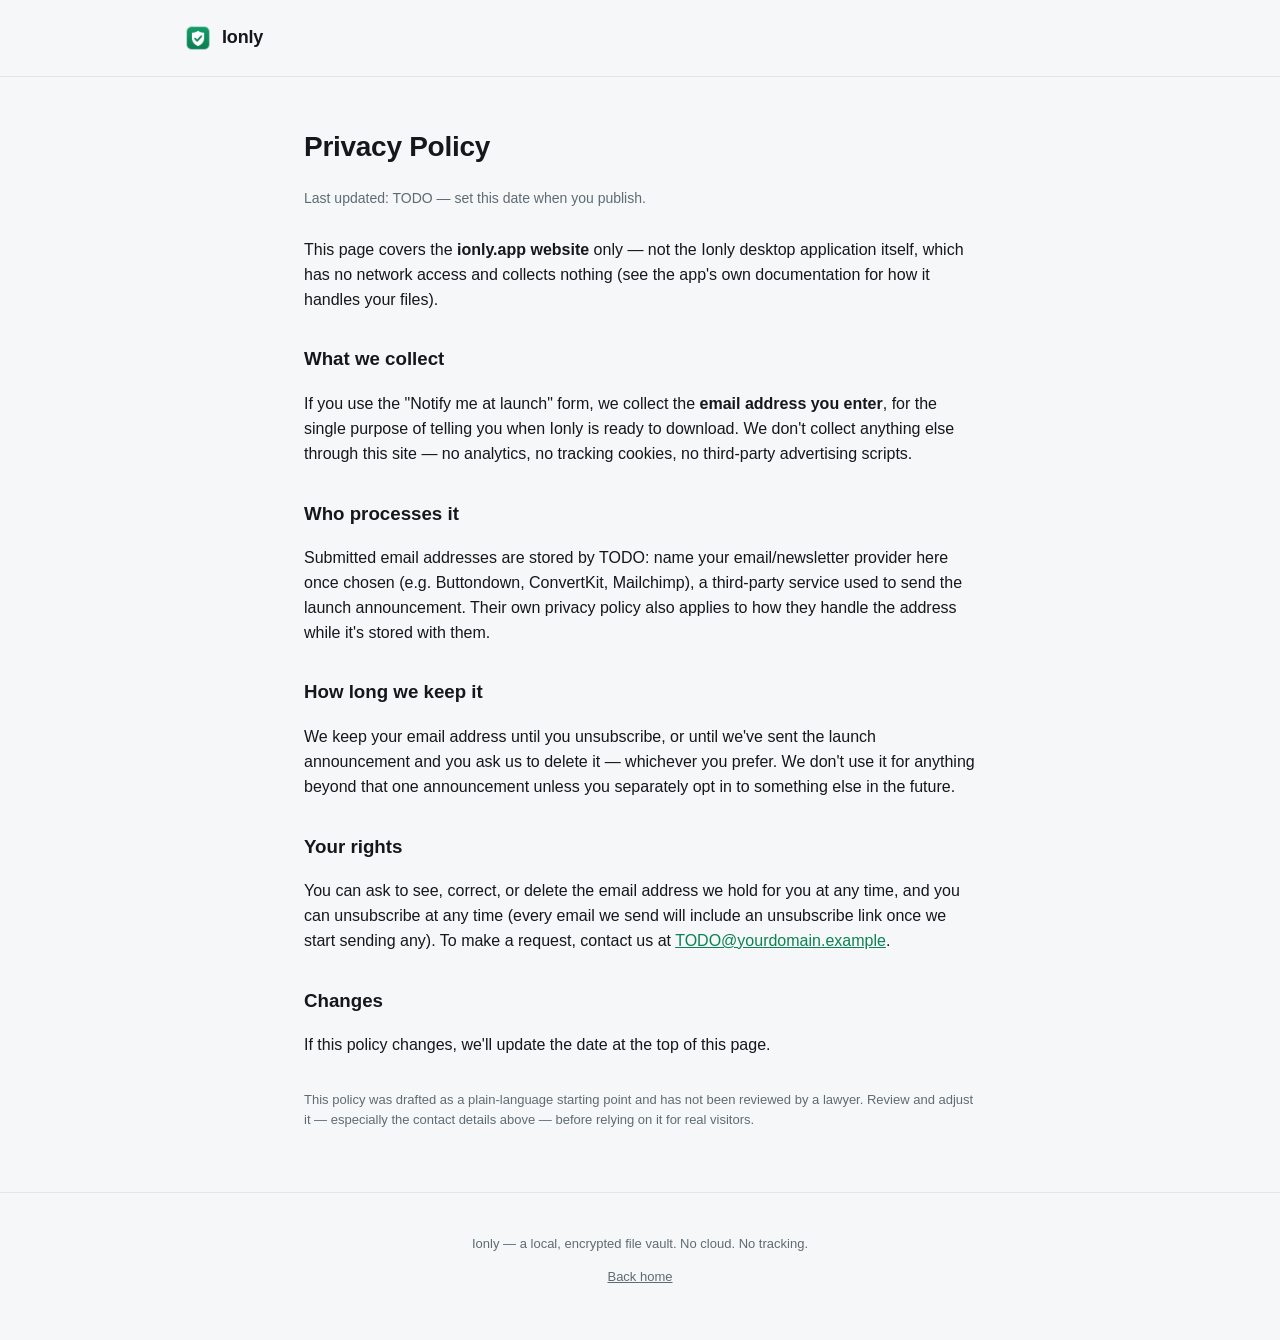
==== privacy.html @ 4a5a8da7 "Fix hero icon/slogan alignment, add a privacy policy page The icon and "Encrypted Private Vault" bad" ====
<!doctype html>
<html lang="en">
<head>
  <meta charset="utf-8" />
  <meta name="viewport" content="width=device-width, initial-scale=1" />
  <title>Privacy Policy — Ionly</title>
  <meta name="description" content="What Ionly's website collects, why, and how to have it removed." />
  <link rel="icon" href="assets/icon.png" />
  <link rel="stylesheet" href="styles.css" />
</head>
<body>

  <header>
    <div class="wrap">
      <div class="brand">
        <img src="assets/icon.png" alt="" />
        <span>Ionly</span>
      </div>
    </div>
  </header>

  <section class="security">
    <div class="wrap">
      <h2 style="text-align:left; margin-bottom: 20px;">Privacy Policy</h2>
      <p style="color: var(--muted); font-size: 14px; margin-bottom: 28px;">Last updated: TODO — set this date when you publish.</p>

      <p>This page covers the <strong>ionly.app website</strong> only — not the Ionly
      desktop application itself, which has no network access and collects nothing
      (see the app's own documentation for how it handles your files).</p>

      <h3 style="margin-top: 32px;">What we collect</h3>
      <p>If you use the "Notify me at launch" form, we collect the <strong>email
      address you enter</strong>, for the single purpose of telling you when Ionly
      is ready to download. We don't collect anything else through this site —
      no analytics, no tracking cookies, no third-party advertising scripts.</p>

      <h3 style="margin-top: 32px;">Who processes it</h3>
      <p>Submitted email addresses are stored by TODO: name your email/newsletter
      provider here once chosen (e.g. Buttondown, ConvertKit, Mailchimp), a
      third-party service used to send the launch announcement. Their own
      privacy policy also applies to how they handle the address while it's
      stored with them.</p>

      <h3 style="margin-top: 32px;">How long we keep it</h3>
      <p>We keep your email address until you unsubscribe, or until we've sent
      the launch announcement and you ask us to delete it — whichever you
      prefer. We don't use it for anything beyond that one announcement unless
      you separately opt in to something else in the future.</p>

      <h3 style="margin-top: 32px;">Your rights</h3>
      <p>You can ask to see, correct, or delete the email address we hold for
      you at any time, and you can unsubscribe at any time (every email we send
      will include an unsubscribe link once we start sending any). To make a
      request, contact us at
      <a href="mailto:TODO@yourdomain.example">TODO@yourdomain.example</a>.</p>

      <h3 style="margin-top: 32px;">Changes</h3>
      <p>If this policy changes, we'll update the date at the top of this page.</p>

      <p class="fine" style="margin-top: 32px;">
        This policy was drafted as a plain-language starting point and has not
        been reviewed by a lawyer. Review and adjust it — especially the
        contact details above — before relying on it for real visitors.
      </p>
    </div>
  </section>

  <footer>
    <div class="wrap">
      <p>Ionly — a local, encrypted file vault. No cloud. No tracking.</p>
      <p><a href="index.html">Back home</a></p>
    </div>
  </footer>

</body>
</html>
---- styles.css ----
/* Ionly marketing site — same palette as the app (see Ionly/CLAUDE.md). */

:root {
  --bg: #f6f7f8;
  --surface: #ffffff;
  --border: #e3e6e8;
  --text: #14181b;
  --muted: #5f6b73;
  --green: #0b8253;
  --green-hover: #096b44;
  --green-tint: #e7f5ee;
  --shadow-sm: 0 1px 2px rgba(20, 24, 27, 0.06);
  --shadow-md: 0 8px 24px rgba(20, 24, 27, 0.08);
  --radius: 14px;
  --radius-sm: 8px;
  --max-width: 960px;
}

@media (prefers-color-scheme: dark) {
  :root {
    --bg: #0f1214;
    --surface: #171b1e;
    --border: #262c30;
    --text: #e8ecee;
    --muted: #8d99a1;
    --green: #2fbf86;
    --green-hover: #3ad197;
    --green-tint: #15261f;
    --shadow-sm: 0 1px 2px rgba(0, 0, 0, 0.3);
    --shadow-md: 0 8px 24px rgba(0, 0, 0, 0.35);
  }
}

* {
  box-sizing: border-box;
}

html {
  -webkit-text-size-adjust: 100%;
}

body {
  margin: 0;
  background: var(--bg);
  color: var(--text);
  font-family: -apple-system, BlinkMacSystemFont, "Segoe UI", Roboto, Helvetica, Arial, sans-serif;
  line-height: 1.55;
}

a {
  color: var(--green);
}

.wrap {
  max-width: var(--max-width);
  margin: 0 auto;
  padding: 0 24px;
}

/* ---------------------------------------------------------------- header */

header {
  padding: 24px 0;
}

.brand {
  display: flex;
  align-items: center;
  gap: 10px;
  font-weight: 700;
  font-size: 18px;
  letter-spacing: -0.01em;
}

.brand img {
  width: 28px;
  height: 28px;
  border-radius: 7px;
}

/* ------------------------------------------------------------------- hero */

.hero {
  text-align: center;
  padding: 64px 0 56px;
}

.hero-top {
  display: flex;
  align-items: center;
  justify-content: center;
  gap: 12px;
  margin-bottom: 28px;
}

.hero .icon {
  width: 56px;
  height: 56px;
  border-radius: 14px;
  box-shadow: var(--shadow-md);
}

.hero h1 {
  font-size: clamp(32px, 5vw, 48px);
  line-height: 1.1;
  letter-spacing: -0.02em;
  margin: 0 0 12px;
}

.slogan {
  display: inline-block;
  color: var(--green);
  background: var(--green-tint);
  padding: 4px 12px;
  border-radius: 999px;
  font-size: 13px;
  font-weight: 600;
  letter-spacing: 0.02em;
  text-transform: uppercase;
}

.hero p.lede {
  max-width: 560px;
  margin: 0 auto 32px;
  color: var(--muted);
  font-size: 18px;
}

.badge-row {
  display: flex;
  justify-content: center;
  gap: 10px;
  flex-wrap: wrap;
  margin-top: 28px;
}

.badge {
  font-size: 13px;
  color: var(--muted);
  border: 1px solid var(--border);
  background: var(--surface);
  padding: 6px 12px;
  border-radius: 999px;
}

/* ------------------------------------------------------------------ form */

.signup {
  display: flex;
  gap: 8px;
  justify-content: center;
  flex-wrap: wrap;
  max-width: 420px;
  margin: 0 auto;
}

.signup input[type="email"] {
  flex: 1;
  min-width: 220px;
  padding: 13px 16px;
  border-radius: var(--radius-sm);
  border: 1px solid var(--border);
  background: var(--surface);
  color: var(--text);
  font-size: 15px;
}

.signup input[type="email"]:focus {
  outline: 2px solid var(--green);
  outline-offset: 1px;
}

.btn {
  display: inline-flex;
  align-items: center;
  justify-content: center;
  padding: 13px 22px;
  border-radius: var(--radius-sm);
  border: none;
  background: var(--green);
  color: #ffffff;
  font-size: 15px;
  font-weight: 600;
  cursor: pointer;
  transition: background 0.15s ease;
  white-space: nowrap;
}

.btn:hover {
  background: var(--green-hover);
}

.form-note {
  font-size: 13px;
  color: var(--muted);
  margin-top: 12px;
}

.form-success {
  display: none;
  color: var(--green);
  font-weight: 600;
  margin-top: 16px;
}

/* -------------------------------------------------------------- features */

.features {
  padding: 48px 0;
  border-top: 1px solid var(--border);
}

.features h2,
.security h2,
.faq h2 {
  text-align: center;
  font-size: 28px;
  letter-spacing: -0.01em;
  margin: 0 0 40px;
}

.grid {
  display: grid;
  grid-template-columns: repeat(3, 1fr);
  gap: 20px;
}

.card {
  background: var(--surface);
  border: 1px solid var(--border);
  border-radius: var(--radius);
  padding: 24px;
  box-shadow: var(--shadow-sm);
}

.card .glyph {
  width: 40px;
  height: 40px;
  border-radius: 10px;
  background: var(--green-tint);
  color: var(--green);
  display: flex;
  align-items: center;
  justify-content: center;
  margin-bottom: 16px;
}

.card .glyph svg {
  width: 20px;
  height: 20px;
}

.card h3 {
  font-size: 16px;
  margin: 0 0 8px;
}

.card p {
  font-size: 14px;
  color: var(--muted);
  margin: 0;
}

/* -------------------------------------------------------------- security */

.security {
  padding: 48px 0;
  border-top: 1px solid var(--border);
}

.security .wrap {
  max-width: 720px;
}

.security ul {
  list-style: none;
  margin: 0;
  padding: 0;
  display: grid;
  gap: 14px;
}

.security li {
  display: flex;
  gap: 12px;
  align-items: flex-start;
  font-size: 15px;
  color: var(--text);
}

.security li .dot {
  flex: none;
  width: 8px;
  height: 8px;
  border-radius: 50%;
  background: var(--green);
  margin-top: 7px;
}

.security .fine {
  margin-top: 28px;
  font-size: 13px;
  color: var(--muted);
}

/* ------------------------------------------------------------------- faq */

.faq {
  padding: 48px 0 64px;
  border-top: 1px solid var(--border);
}

.faq .wrap {
  max-width: 720px;
}

.faq-item {
  border-bottom: 1px solid var(--border);
  padding: 18px 0;
}

.faq-item:first-child {
  border-top: 1px solid var(--border);
}

.faq-item h3 {
  font-size: 16px;
  margin: 0 0 6px;
}

.faq-item p {
  font-size: 14px;
  color: var(--muted);
  margin: 0;
}

/* ---------------------------------------------------------------- footer */

footer {
  border-top: 1px solid var(--border);
  padding: 28px 0 40px;
  text-align: center;
  color: var(--muted);
  font-size: 13px;
}

footer a {
  color: var(--muted);
  text-decoration: underline;
}

/* --------------------------------------------------------------- mobile */

@media (max-width: 720px) {
  .grid {
    grid-template-columns: 1fr;
  }
  .signup {
    flex-direction: column;
  }
  .signup input[type="email"],
  .signup .btn {
    width: 100%;
  }
}
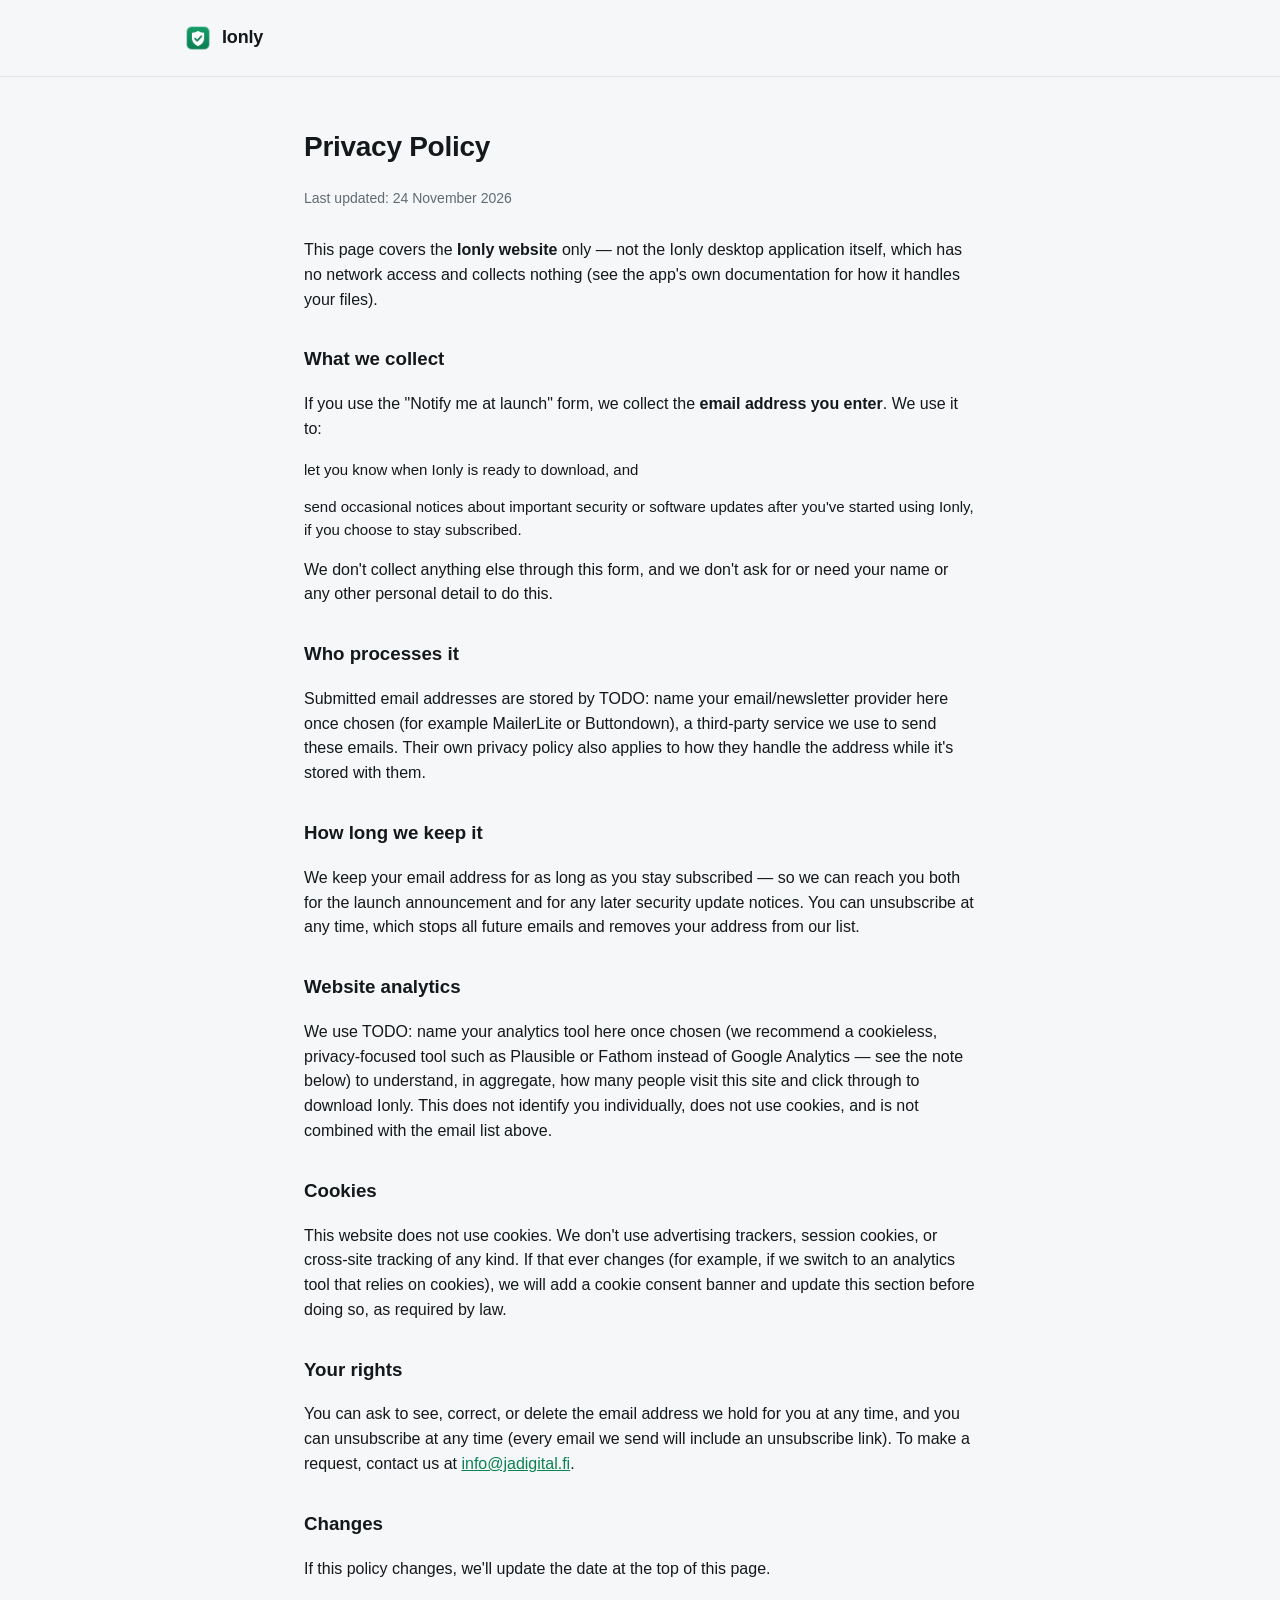
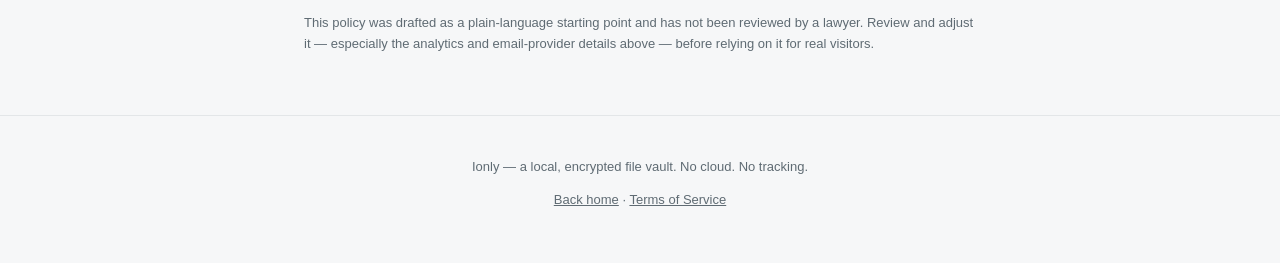
==== commit ea86dc24: "Expand Privacy Policy, add Terms of Service Privacy Policy: email collection now also covers future " ====
--- a/privacy.html
+++ b/privacy.html
@@ -22,37 +22,55 @@
   <section class="security">
     <div class="wrap">
       <h2 style="text-align:left; margin-bottom: 20px;">Privacy Policy</h2>
-      <p style="color: var(--muted); font-size: 14px; margin-bottom: 28px;">Last updated: TODO — set this date when you publish.</p>
+      <p style="color: var(--muted); font-size: 14px; margin-bottom: 28px;">Last updated: 24 November 2026</p>
 
-      <p>This page covers the <strong>ionly.app website</strong> only — not the Ionly
+      <p>This page covers the <strong>Ionly website</strong> only — not the Ionly
       desktop application itself, which has no network access and collects nothing
       (see the app's own documentation for how it handles your files).</p>
 
       <h3 style="margin-top: 32px;">What we collect</h3>
       <p>If you use the "Notify me at launch" form, we collect the <strong>email
-      address you enter</strong>, for the single purpose of telling you when Ionly
-      is ready to download. We don't collect anything else through this site —
-      no analytics, no tracking cookies, no third-party advertising scripts.</p>
+      address you enter</strong>. We use it to:</p>
+      <ul>
+        <li>let you know when Ionly is ready to download, and</li>
+        <li>send occasional notices about important security or software updates
+        after you've started using Ionly, if you choose to stay subscribed.</li>
+      </ul>
+      <p>We don't collect anything else through this form, and we don't ask for
+      or need your name or any other personal detail to do this.</p>
 
       <h3 style="margin-top: 32px;">Who processes it</h3>
       <p>Submitted email addresses are stored by TODO: name your email/newsletter
-      provider here once chosen (e.g. Buttondown, ConvertKit, Mailchimp), a
-      third-party service used to send the launch announcement. Their own
-      privacy policy also applies to how they handle the address while it's
-      stored with them.</p>
+      provider here once chosen (for example MailerLite or Buttondown), a
+      third-party service we use to send these emails. Their own privacy policy
+      also applies to how they handle the address while it's stored with them.</p>
 
       <h3 style="margin-top: 32px;">How long we keep it</h3>
-      <p>We keep your email address until you unsubscribe, or until we've sent
-      the launch announcement and you ask us to delete it — whichever you
-      prefer. We don't use it for anything beyond that one announcement unless
-      you separately opt in to something else in the future.</p>
+      <p>We keep your email address for as long as you stay subscribed — so we
+      can reach you both for the launch announcement and for any later security
+      update notices. You can unsubscribe at any time, which stops all future
+      emails and removes your address from our list.</p>
+
+      <h3 style="margin-top: 32px;">Website analytics</h3>
+      <p>We use TODO: name your analytics tool here once chosen (we recommend a
+      cookieless, privacy-focused tool such as Plausible or Fathom instead of
+      Google Analytics — see the note below) to understand, in aggregate, how
+      many people visit this site and click through to download Ionly. This
+      does not identify you individually, does not use cookies, and is not
+      combined with the email list above.</p>
+
+      <h3 style="margin-top: 32px;">Cookies</h3>
+      <p>This website does not use cookies. We don't use advertising trackers,
+      session cookies, or cross-site tracking of any kind. If that ever changes
+      (for example, if we switch to an analytics tool that relies on cookies),
+      we will add a cookie consent banner and update this section before doing
+      so, as required by law.</p>
 
       <h3 style="margin-top: 32px;">Your rights</h3>
       <p>You can ask to see, correct, or delete the email address we hold for
       you at any time, and you can unsubscribe at any time (every email we send
-      will include an unsubscribe link once we start sending any). To make a
-      request, contact us at
-      <a href="mailto:TODO@yourdomain.example">TODO@yourdomain.example</a>.</p>
+      will include an unsubscribe link). To make a request, contact us at
+      <a href="mailto:info@jadigital.fi">info@jadigital.fi</a>.</p>
 
       <h3 style="margin-top: 32px;">Changes</h3>
       <p>If this policy changes, we'll update the date at the top of this page.</p>
@@ -60,7 +78,8 @@
       <p class="fine" style="margin-top: 32px;">
         This policy was drafted as a plain-language starting point and has not
         been reviewed by a lawyer. Review and adjust it — especially the
-        contact details above — before relying on it for real visitors.
+        analytics and email-provider details above — before relying on it for
+        real visitors.
       </p>
     </div>
   </section>
@@ -68,7 +87,7 @@
   <footer>
     <div class="wrap">
       <p>Ionly — a local, encrypted file vault. No cloud. No tracking.</p>
-      <p><a href="index.html">Back home</a></p>
+      <p><a href="index.html">Back home</a> · <a href="terms.html">Terms of Service</a></p>
     </div>
   </footer>
 
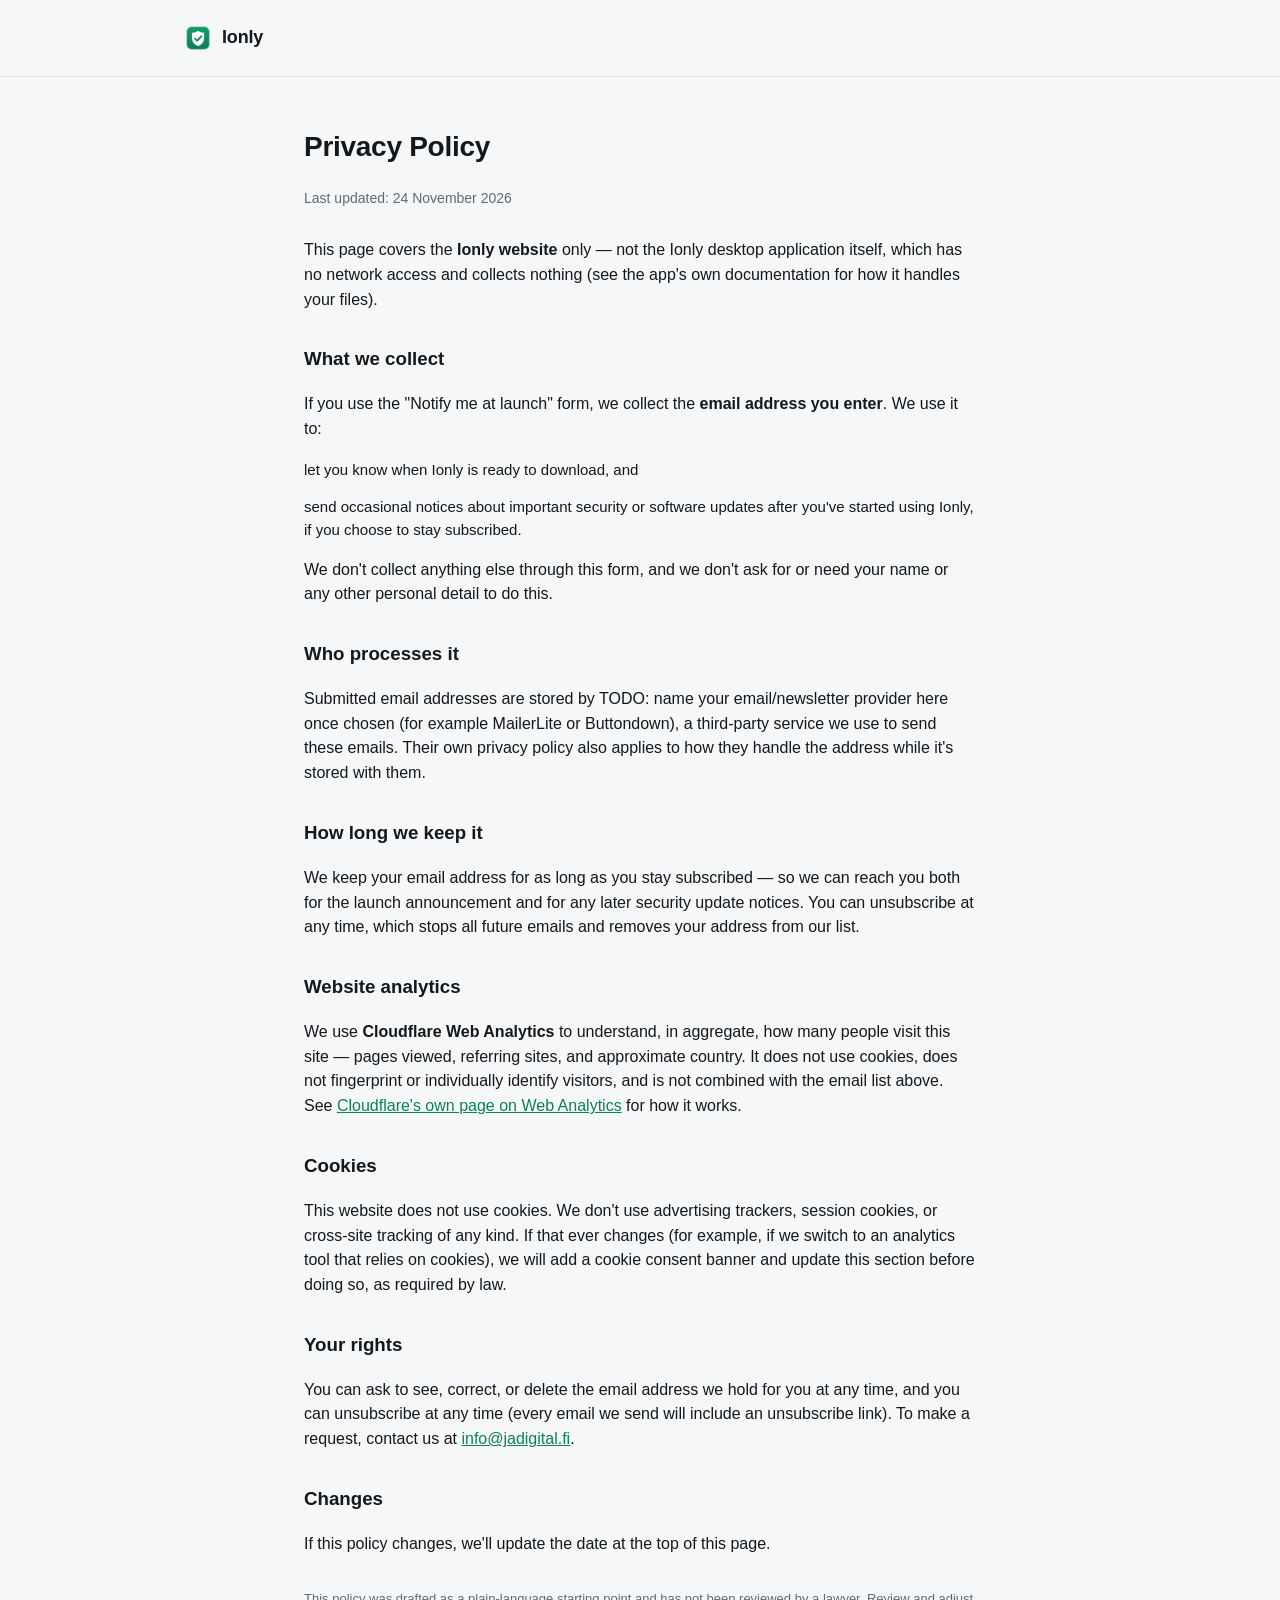
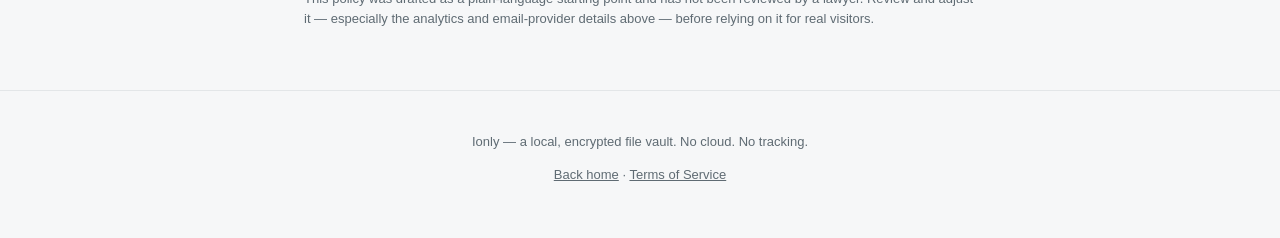
==== commit 6749ffae: "Name Cloudflare Web Analytics in the Privacy Policy Co-Authored-By: Claude Sonnet 5 <noreply@anthrop" ====
--- a/privacy.html
+++ b/privacy.html
@@ -52,12 +52,13 @@
       emails and removes your address from our list.</p>
 
       <h3 style="margin-top: 32px;">Website analytics</h3>
-      <p>We use TODO: name your analytics tool here once chosen (we recommend a
-      cookieless, privacy-focused tool such as Plausible or Fathom instead of
-      Google Analytics — see the note below) to understand, in aggregate, how
-      many people visit this site and click through to download Ionly. This
-      does not identify you individually, does not use cookies, and is not
-      combined with the email list above.</p>
+      <p>We use <strong>Cloudflare Web Analytics</strong> to understand, in
+      aggregate, how many people visit this site — pages viewed, referring
+      sites, and approximate country. It does not use cookies, does not
+      fingerprint or individually identify visitors, and is not combined with
+      the email list above. See
+      <a href="https://www.cloudflare.com/web-analytics/" target="_blank" rel="noopener">Cloudflare's own page on Web Analytics</a>
+      for how it works.</p>
 
       <h3 style="margin-top: 32px;">Cookies</h3>
       <p>This website does not use cookies. We don't use advertising trackers,
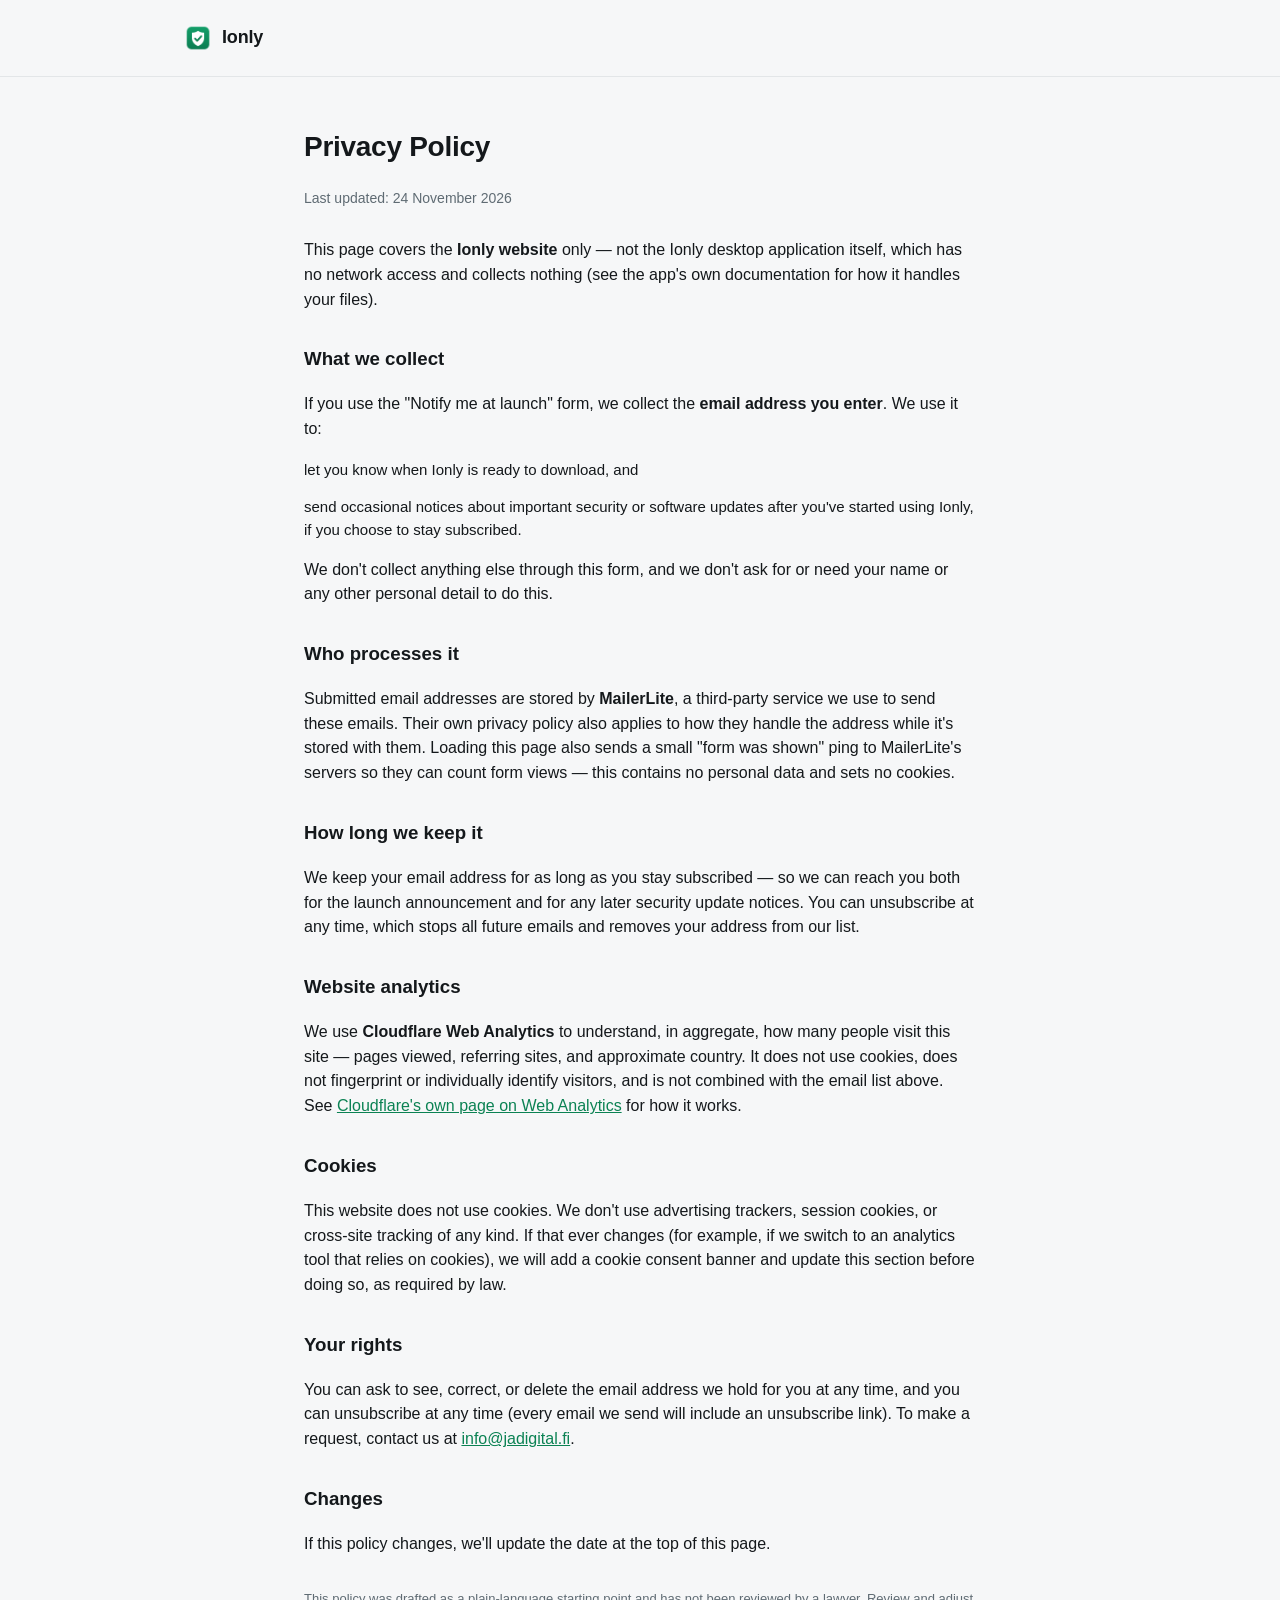
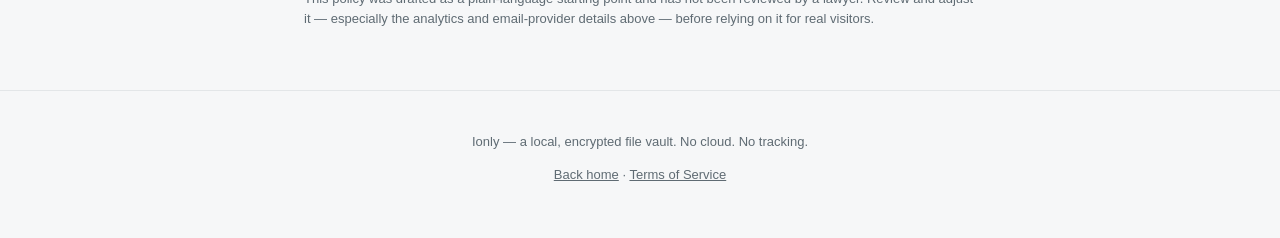
==== commit 5e2b90aa: "Wire the signup form to MailerLite Keeps our own styled form/button, pointed at MailerLite's real su" ====
--- a/privacy.html
+++ b/privacy.html
@@ -40,10 +40,12 @@
       or need your name or any other personal detail to do this.</p>
 
       <h3 style="margin-top: 32px;">Who processes it</h3>
-      <p>Submitted email addresses are stored by TODO: name your email/newsletter
-      provider here once chosen (for example MailerLite or Buttondown), a
-      third-party service we use to send these emails. Their own privacy policy
-      also applies to how they handle the address while it's stored with them.</p>
+      <p>Submitted email addresses are stored by <strong>MailerLite</strong>, a
+      third-party service we use to send these emails. Their own privacy
+      policy also applies to how they handle the address while it's stored
+      with them. Loading this page also sends a small "form was shown" ping
+      to MailerLite's servers so they can count form views — this contains no
+      personal data and sets no cookies.</p>
 
       <h3 style="margin-top: 32px;">How long we keep it</h3>
       <p>We keep your email address for as long as you stay subscribed — so we
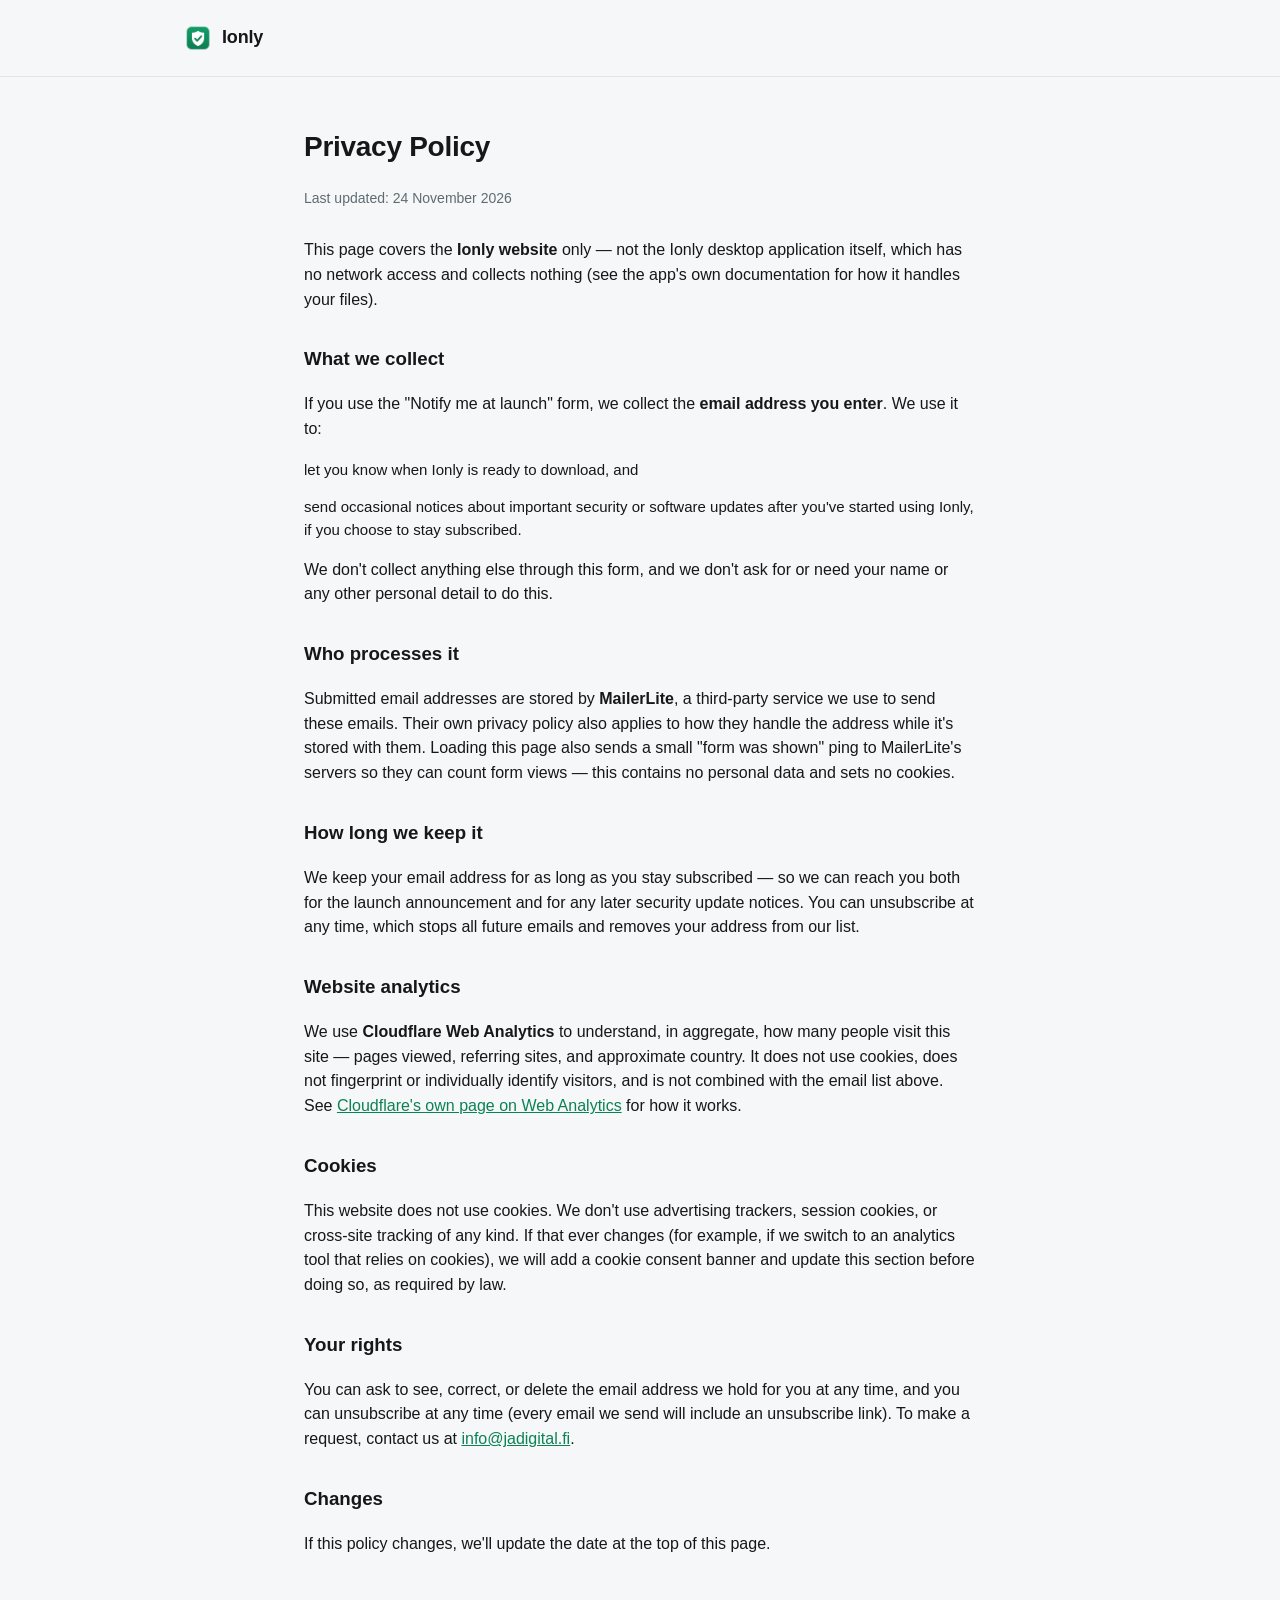
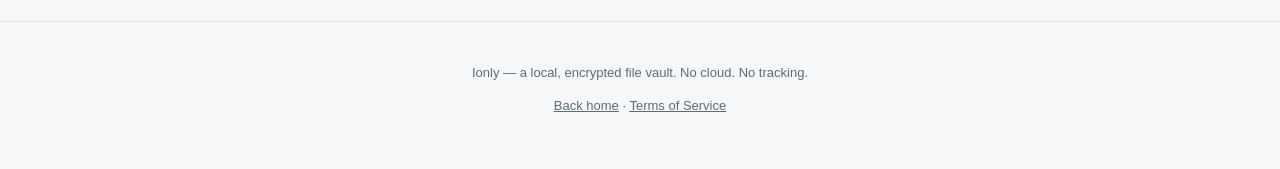
==== commit f01fc267: "FAQ reorder/edits, drop legal disclaimers, clickable header logo - FAQ: shared-computer question mov" ====
--- a/privacy.html
+++ b/privacy.html
@@ -12,10 +12,10 @@
 
   <header>
     <div class="wrap">
-      <div class="brand">
+      <a class="brand" href="index.html">
         <img src="assets/icon.png" alt="" />
         <span>Ionly</span>
-      </div>
+      </a>
     </div>
   </header>
 
@@ -77,13 +77,6 @@
 
       <h3 style="margin-top: 32px;">Changes</h3>
       <p>If this policy changes, we'll update the date at the top of this page.</p>
-
-      <p class="fine" style="margin-top: 32px;">
-        This policy was drafted as a plain-language starting point and has not
-        been reviewed by a lawyer. Review and adjust it — especially the
-        analytics and email-provider details above — before relying on it for
-        real visitors.
-      </p>
     </div>
   </section>
 
--- a/styles.css
+++ b/styles.css
@@ -70,6 +70,9 @@
   font-weight: 700;
   font-size: 18px;
   letter-spacing: -0.01em;
+  color: var(--text);
+  text-decoration: none;
+  width: fit-content;
 }
 
 .brand img {
@@ -154,15 +157,38 @@
   margin: 0 auto;
 }
 
-.signup input[type="email"] {
+/* MailerLite's embed wraps the real input/button in its own divs (needed
+   for its script to find and intercept the form) — unwrap them for layout
+   purposes so .signup still lays out as a plain flex row. */
+.signup .ml-form-formContent,
+.signup .ml-form-fieldRow,
+.signup .ml-form-embedSubmit {
+  display: contents;
+}
+
+.signup .ml-field-group {
   flex: 1;
   min-width: 220px;
+}
+
+.signup input[type="email"] {
+  width: 100%;
   padding: 13px 16px;
   border-radius: var(--radius-sm);
   border: 1px solid var(--border);
   background: var(--surface);
   color: var(--text);
   font-size: 15px;
+}
+
+.signup-wrap {
+  max-width: 420px;
+  margin: 0 auto;
+}
+
+.signup-wrap .signup {
+  max-width: none;
+  margin: 0;
 }
 
 .signup input[type="email"]:focus {
@@ -197,10 +223,9 @@
 }
 
 .form-success {
-  display: none;
   color: var(--green);
   font-weight: 600;
-  margin-top: 16px;
+  margin: 0;
 }
 
 /* -------------------------------------------------------------- features */
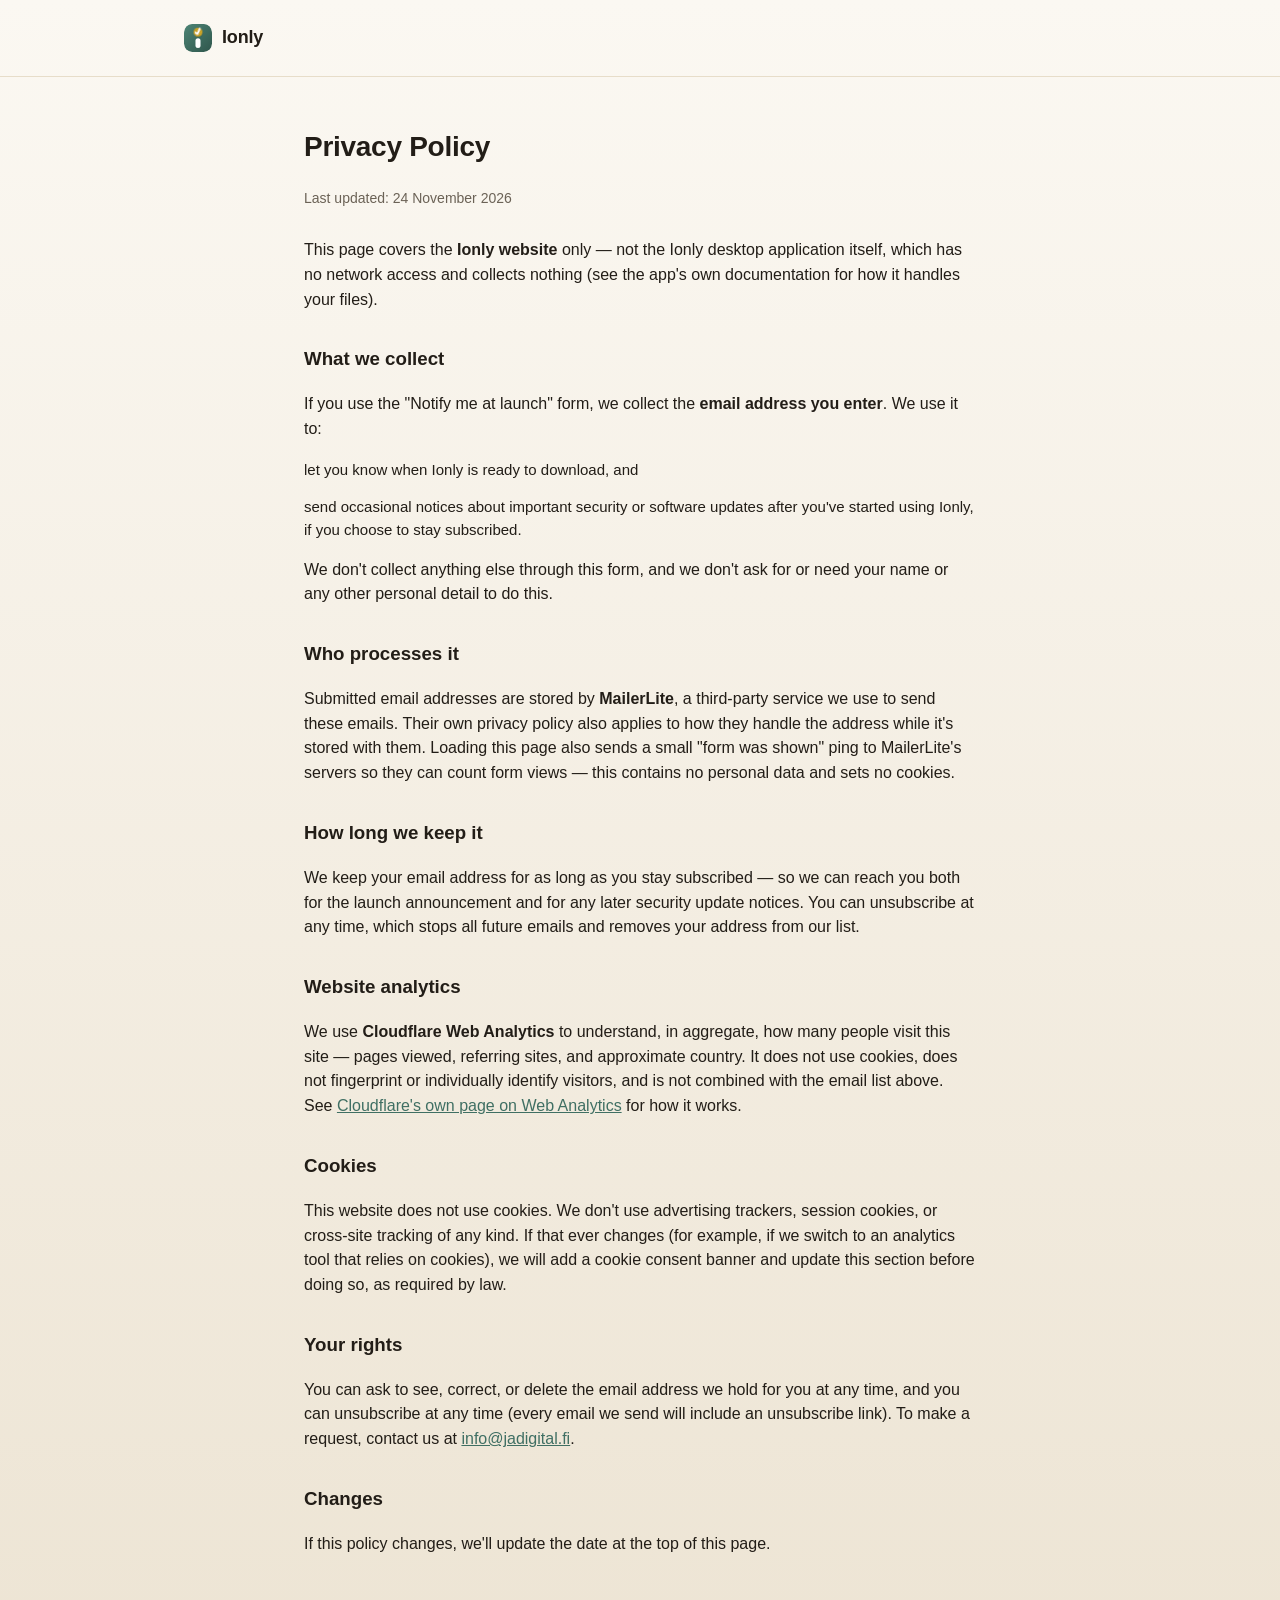
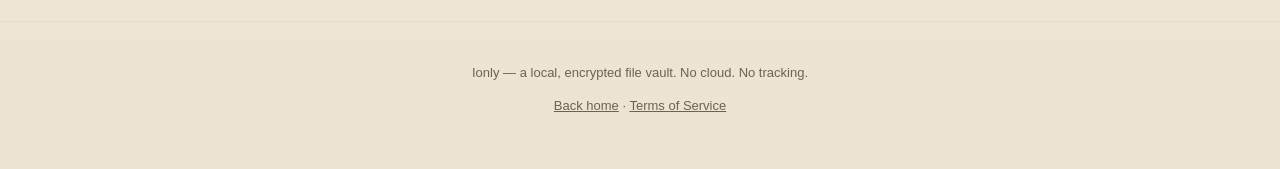
==== commit 72b07924: "Apply the "Vault Patina" brand direction to the live site New icon (assets/icon.svg): a lowercase "i" ====
--- a/privacy.html
+++ b/privacy.html
@@ -5,7 +5,7 @@
   <meta name="viewport" content="width=device-width, initial-scale=1" />
   <title>Privacy Policy — Ionly</title>
   <meta name="description" content="What Ionly's website collects, why, and how to have it removed." />
-  <link rel="icon" href="assets/icon.png" />
+  <link rel="icon" href="assets/icon.svg" type="image/svg+xml" />
   <link rel="stylesheet" href="styles.css" />
 </head>
 <body>
@@ -13,7 +13,7 @@
   <header>
     <div class="wrap">
       <a class="brand" href="index.html">
-        <img src="assets/icon.png" alt="" />
+        <img src="assets/icon.svg" alt="" />
         <span>Ionly</span>
       </a>
     </div>
--- a/styles.css
+++ b/styles.css
@@ -1,16 +1,17 @@
 /* Ionly marketing site — same palette as the app (see Ionly/CLAUDE.md). */
 
 :root {
-  --bg: #f6f7f8;
-  --surface: #ffffff;
-  --border: #e3e6e8;
-  --text: #14181b;
-  --muted: #5f6b73;
-  --green: #0b8253;
-  --green-hover: #096b44;
-  --green-tint: #e7f5ee;
-  --shadow-sm: 0 1px 2px rgba(20, 24, 27, 0.06);
-  --shadow-md: 0 8px 24px rgba(20, 24, 27, 0.08);
+  --bg: linear-gradient(180deg, #fbf8f2 0%, #ece3d2 100%);
+  --surface: #fffefb;
+  --card-bg: linear-gradient(135deg, #fffefb 0%, #f6ecdb 100%);
+  --border: #e7ddc9;
+  --text: #221d17;
+  --muted: #6b6256;
+  --green: #3f6f63;
+  --green-hover: #2b4f46;
+  --green-tint: #eef1e8;
+  --shadow-sm: 0 1px 2px rgba(34, 29, 23, 0.08);
+  --shadow-md: 0 8px 24px rgba(34, 29, 23, 0.1);
   --radius: 14px;
   --radius-sm: 8px;
   --max-width: 960px;
@@ -18,14 +19,15 @@
 
 @media (prefers-color-scheme: dark) {
   :root {
-    --bg: #0f1214;
-    --surface: #171b1e;
-    --border: #262c30;
-    --text: #e8ecee;
-    --muted: #8d99a1;
-    --green: #2fbf86;
-    --green-hover: #3ad197;
-    --green-tint: #15261f;
+    --bg: linear-gradient(180deg, #14241f 0%, #0d1714 100%);
+    --surface: #17251f;
+    --card-bg: linear-gradient(160deg, #1b2f28 0%, #0f1b17 100%);
+    --border: #27372f;
+    --text: #f2ede2;
+    --muted: #a79f8f;
+    --green: #5fa393;
+    --green-hover: #7bbcac;
+    --green-tint: #16251f;
     --shadow-sm: 0 1px 2px rgba(0, 0, 0, 0.3);
     --shadow-md: 0 8px 24px rgba(0, 0, 0, 0.35);
   }
@@ -251,7 +253,7 @@
 }
 
 .card {
-  background: var(--surface);
+  background: var(--card-bg);
   border: 1px solid var(--border);
   border-radius: var(--radius);
   padding: 24px;
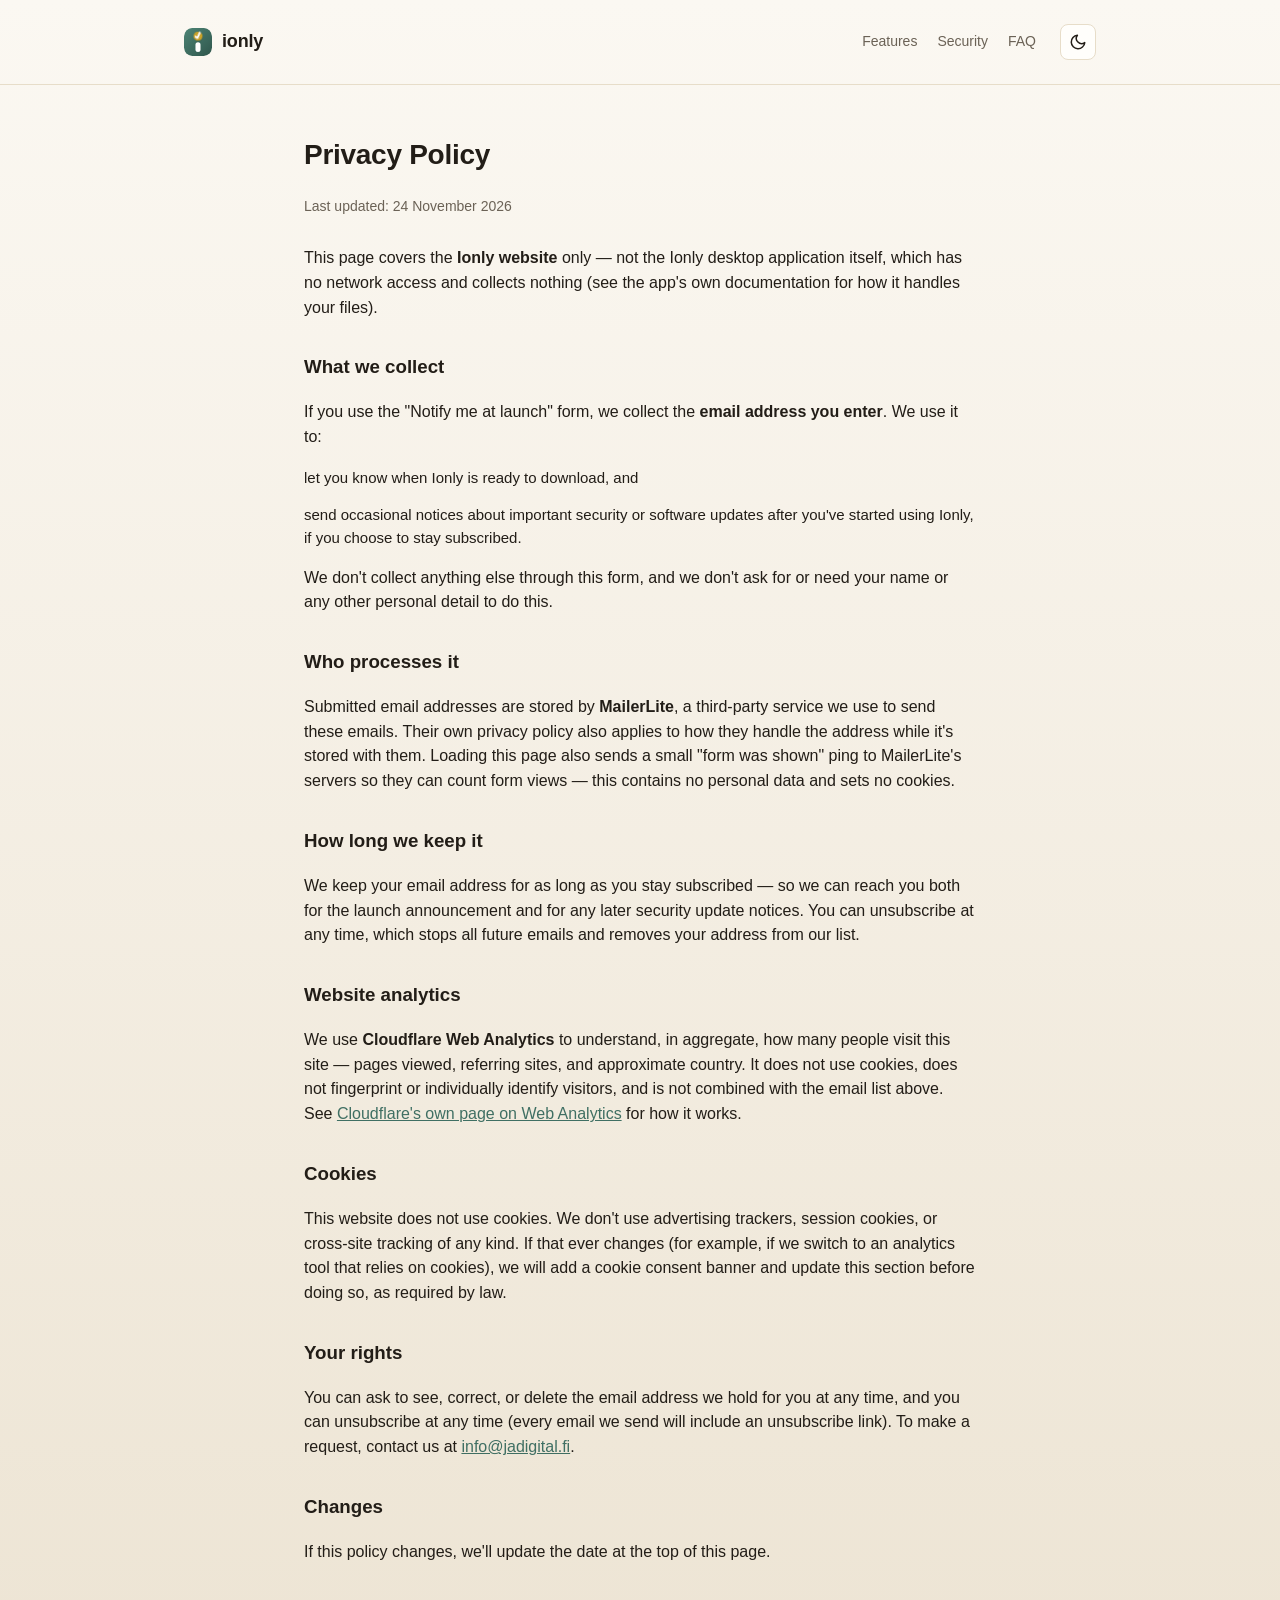
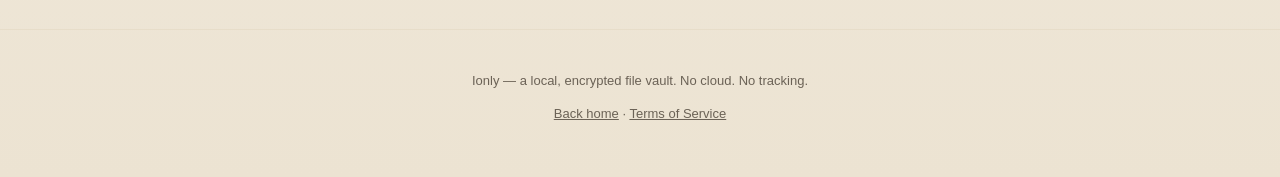
==== commit 0cfd185e: "Add a light/dark theme switch and section nav to the header A sun/moon toggle button lets visitors o" ====
--- a/privacy.html
+++ b/privacy.html
@@ -7,6 +7,15 @@
   <meta name="description" content="What Ionly's website collects, why, and how to have it removed." />
   <link rel="icon" href="assets/icon.svg" type="image/svg+xml" />
   <link rel="stylesheet" href="styles.css" />
+  <script>
+    // Applied before first paint so a saved theme choice never flashes the other mode.
+    (function () {
+      try {
+        var t = localStorage.getItem("ionly-theme");
+        if (t === "light" || t === "dark") document.documentElement.setAttribute("data-theme", t);
+      } catch (e) {}
+    })();
+  </script>
 </head>
 <body>
 
@@ -14,8 +23,19 @@
     <div class="wrap">
       <a class="brand" href="index.html">
         <img src="assets/icon.svg" alt="" />
-        <span>Ionly</span>
+        <span>ionly</span>
       </a>
+      <div class="header-right">
+        <nav class="nav">
+          <a href="index.html#features">Features</a>
+          <a href="index.html#security">Security</a>
+          <a href="index.html#faq">FAQ</a>
+        </nav>
+        <button id="theme-toggle" class="theme-toggle" type="button" aria-label="Switch to dark mode">
+          <svg class="icon-sun" viewBox="0 0 24 24" fill="none" stroke="currentColor" stroke-width="2" stroke-linecap="round" stroke-linejoin="round"><circle cx="12" cy="12" r="4"/><path d="M12 2v2M12 20v2M4.93 4.93l1.41 1.41M17.66 17.66l1.41 1.41M2 12h2M20 12h2M4.93 19.07l1.41-1.41M17.66 6.34l1.41-1.41"/></svg>
+          <svg class="icon-moon" viewBox="0 0 24 24" fill="none" stroke="currentColor" stroke-width="2" stroke-linecap="round" stroke-linejoin="round"><path d="M21 12.79A9 9 0 1 1 11.21 3a7 7 0 0 0 9.79 9.79z"/></svg>
+        </button>
+      </div>
     </div>
   </header>
 
@@ -87,5 +107,7 @@
     </div>
   </footer>
 
+  <script src="theme.js"></script>
+
 </body>
 </html>
--- a/styles.css
+++ b/styles.css
@@ -33,6 +33,36 @@
   }
 }
 
+/* Manual theme switch (header button) overrides the system preference above,
+   regardless of which way prefers-color-scheme points. */
+:root[data-theme="light"] {
+  --bg: linear-gradient(180deg, #fbf8f2 0%, #ece3d2 100%);
+  --surface: #fffefb;
+  --card-bg: linear-gradient(135deg, #fffefb 0%, #f6ecdb 100%);
+  --border: #e7ddc9;
+  --text: #221d17;
+  --muted: #6b6256;
+  --green: #3f6f63;
+  --green-hover: #2b4f46;
+  --green-tint: #eef1e8;
+  --shadow-sm: 0 1px 2px rgba(34, 29, 23, 0.08);
+  --shadow-md: 0 8px 24px rgba(34, 29, 23, 0.1);
+}
+
+:root[data-theme="dark"] {
+  --bg: linear-gradient(180deg, #14241f 0%, #0d1714 100%);
+  --surface: #17251f;
+  --card-bg: linear-gradient(160deg, #1b2f28 0%, #0f1b17 100%);
+  --border: #27372f;
+  --text: #f2ede2;
+  --muted: #a79f8f;
+  --green: #5fa393;
+  --green-hover: #7bbcac;
+  --green-tint: #16251f;
+  --shadow-sm: 0 1px 2px rgba(0, 0, 0, 0.3);
+  --shadow-md: 0 8px 24px rgba(0, 0, 0, 0.35);
+}
+
 * {
   box-sizing: border-box;
 }
@@ -63,6 +93,14 @@
 
 header {
   padding: 24px 0;
+}
+
+header .wrap {
+  display: flex;
+  align-items: center;
+  justify-content: space-between;
+  gap: 16px;
+  flex-wrap: wrap;
 }
 
 .brand {
@@ -82,6 +120,66 @@
   height: 28px;
   border-radius: 7px;
 }
+
+.header-right {
+  display: flex;
+  align-items: center;
+  gap: 24px;
+}
+
+.nav {
+  display: flex;
+  align-items: center;
+  gap: 20px;
+}
+
+.nav a {
+  font-size: 14px;
+  font-weight: 500;
+  color: var(--muted);
+  text-decoration: none;
+}
+
+.nav a:hover {
+  color: var(--text);
+}
+
+.theme-toggle {
+  display: inline-flex;
+  align-items: center;
+  justify-content: center;
+  width: 36px;
+  height: 36px;
+  padding: 0;
+  border-radius: var(--radius-sm);
+  border: 1px solid var(--border);
+  background: var(--surface);
+  color: var(--text);
+  cursor: pointer;
+}
+
+.theme-toggle:hover {
+  border-color: var(--green);
+}
+
+.theme-toggle svg {
+  width: 18px;
+  height: 18px;
+}
+
+/* Icon shown = the mode a click switches TO (moon while light, sun while dark). */
+.theme-toggle .icon-sun { display: none; }
+.theme-toggle .icon-moon { display: block; }
+
+@media (prefers-color-scheme: dark) {
+  .theme-toggle .icon-sun { display: block; }
+  .theme-toggle .icon-moon { display: none; }
+}
+
+:root[data-theme="dark"] .theme-toggle .icon-sun { display: block; }
+:root[data-theme="dark"] .theme-toggle .icon-moon { display: none; }
+:root[data-theme="light"] .theme-toggle .icon-sun { display: none; }
+:root[data-theme="light"] .theme-toggle .icon-moon { display: block; }
 
 /* ------------------------------------------------------------------- hero */
 
@@ -389,4 +487,14 @@
   .signup .btn {
     width: 100%;
   }
-}
+  header .wrap {
+    justify-content: center;
+    text-align: center;
+  }
+  .header-right {
+    gap: 16px;
+  }
+  .nav {
+    gap: 14px;
+  }
+}
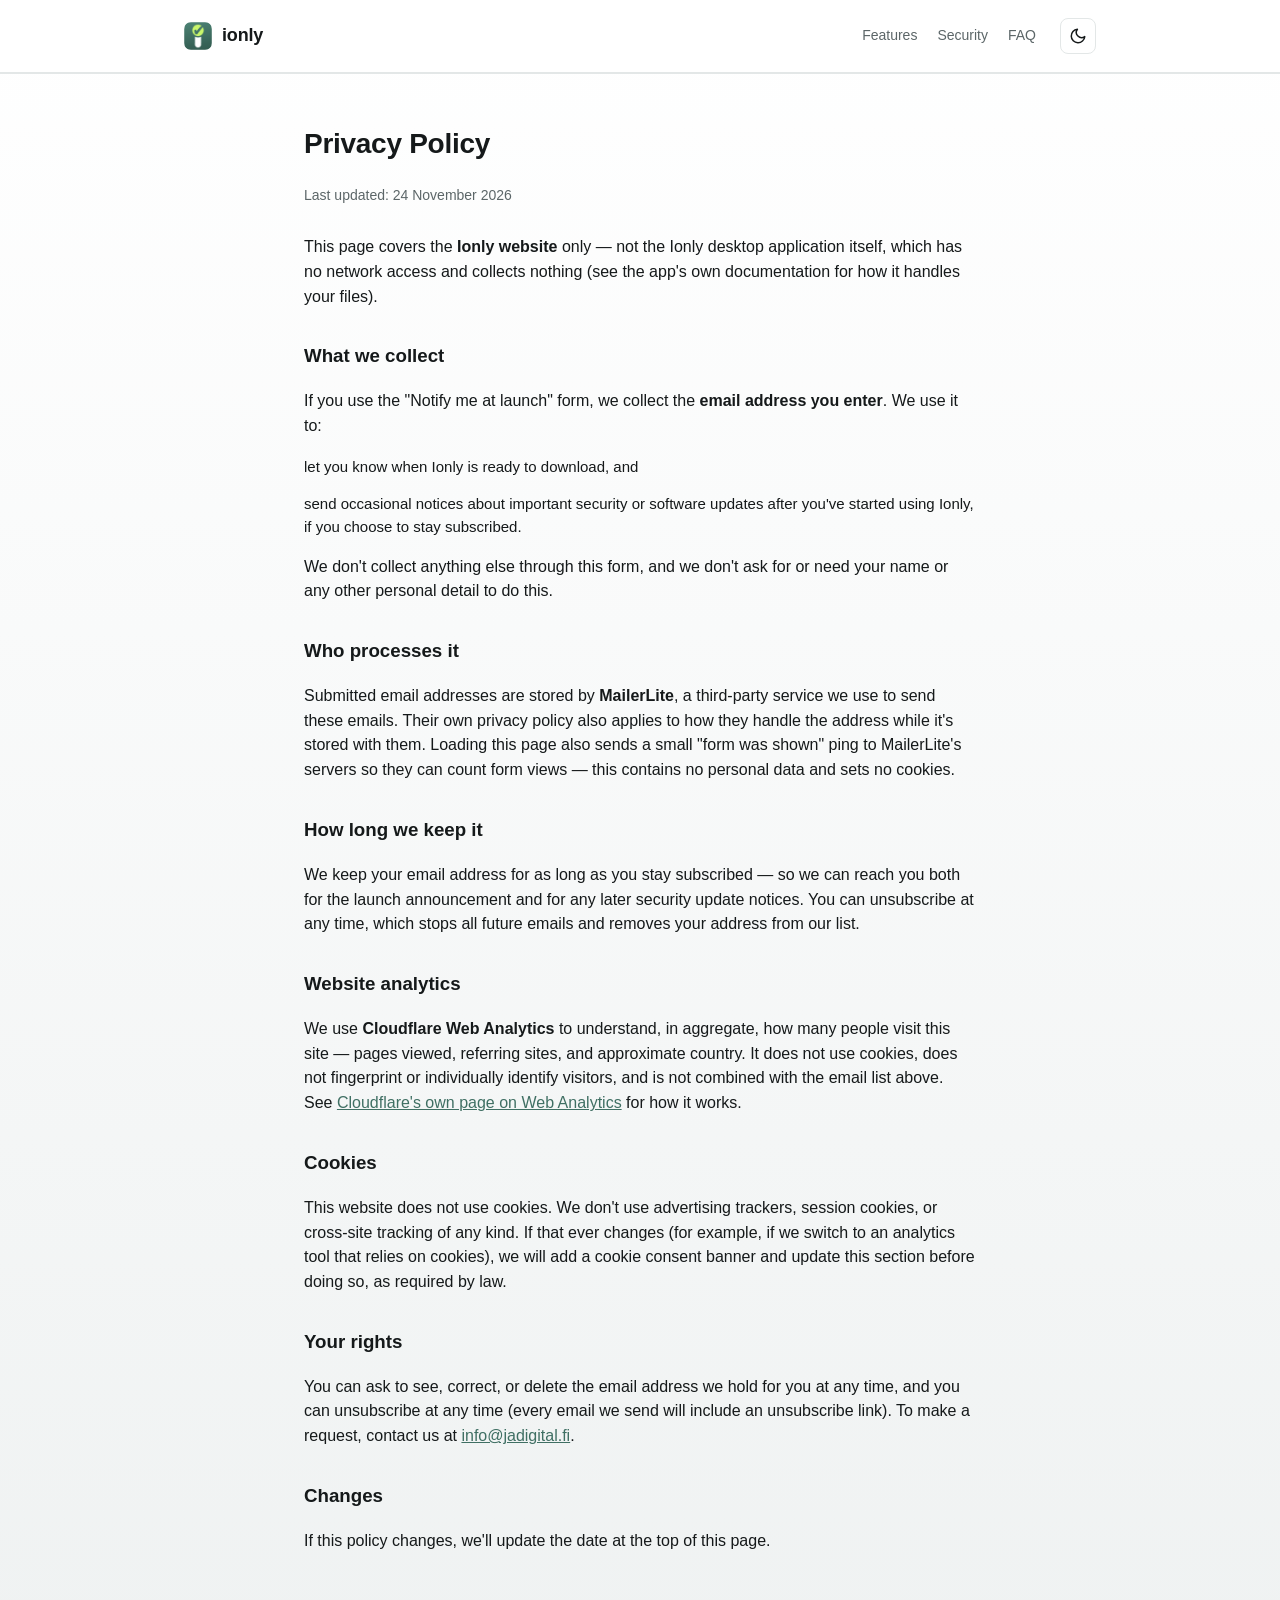
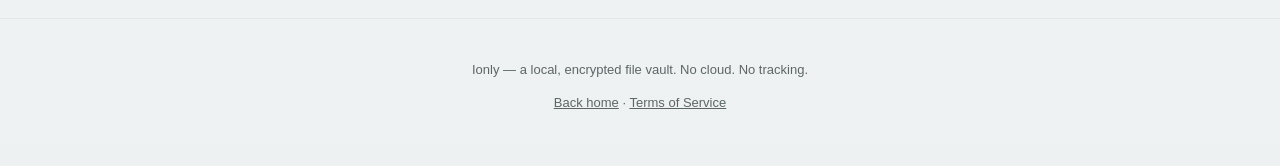
==== commit 0729a899: "Replace the website icon with the final app icon design Swapped the hand-drawn exploratory SVG for t" ====
--- a/privacy.html
+++ b/privacy.html
@@ -5,7 +5,7 @@
   <meta name="viewport" content="width=device-width, initial-scale=1" />
   <title>Privacy Policy — Ionly</title>
   <meta name="description" content="What Ionly's website collects, why, and how to have it removed." />
-  <link rel="icon" href="assets/icon.svg" type="image/svg+xml" />
+  <link rel="icon" href="assets/icon.png" />
   <link rel="stylesheet" href="styles.css" />
   <script>
     // Applied before first paint so a saved theme choice never flashes the other mode.
@@ -22,7 +22,7 @@
   <header>
     <div class="wrap">
       <a class="brand" href="index.html">
-        <img src="assets/icon.svg" alt="" />
+        <img src="assets/icon.png" alt="" />
         <span>ionly</span>
       </a>
       <div class="header-right">
--- a/styles.css
+++ b/styles.css
@@ -1,17 +1,17 @@
 /* Ionly marketing site — same palette as the app (see Ionly/CLAUDE.md). */
 
 :root {
-  --bg: linear-gradient(180deg, #fbf8f2 0%, #ece3d2 100%);
-  --surface: #fffefb;
-  --card-bg: linear-gradient(135deg, #fffefb 0%, #f6ecdb 100%);
-  --border: #e7ddc9;
-  --text: #221d17;
-  --muted: #6b6256;
+  --bg: linear-gradient(180deg, #ffffff 0%, #eef1f1 100%);
+  --surface: #ffffff;
+  --card-bg: linear-gradient(135deg, #ffffff 0%, #eef2f2 100%);
+  --border: #e3e7e7;
+  --text: #15191a;
+  --muted: #5c6668;
   --green: #3f6f63;
   --green-hover: #2b4f46;
-  --green-tint: #eef1e8;
-  --shadow-sm: 0 1px 2px rgba(34, 29, 23, 0.08);
-  --shadow-md: 0 8px 24px rgba(34, 29, 23, 0.1);
+  --green-tint: #e9f0ee;
+  --shadow-sm: 0 1px 2px rgba(21, 25, 26, 0.08);
+  --shadow-md: 0 8px 24px rgba(21, 25, 26, 0.1);
   --radius: 14px;
   --radius-sm: 8px;
   --max-width: 960px;
@@ -36,17 +36,17 @@
 /* Manual theme switch (header button) overrides the system preference above,
    regardless of which way prefers-color-scheme points. */
 :root[data-theme="light"] {
-  --bg: linear-gradient(180deg, #fbf8f2 0%, #ece3d2 100%);
-  --surface: #fffefb;
-  --card-bg: linear-gradient(135deg, #fffefb 0%, #f6ecdb 100%);
-  --border: #e7ddc9;
-  --text: #221d17;
-  --muted: #6b6256;
+  --bg: linear-gradient(180deg, #ffffff 0%, #eef1f1 100%);
+  --surface: #ffffff;
+  --card-bg: linear-gradient(135deg, #ffffff 0%, #eef2f2 100%);
+  --border: #e3e7e7;
+  --text: #15191a;
+  --muted: #5c6668;
   --green: #3f6f63;
   --green-hover: #2b4f46;
-  --green-tint: #eef1e8;
-  --shadow-sm: 0 1px 2px rgba(34, 29, 23, 0.08);
-  --shadow-md: 0 8px 24px rgba(34, 29, 23, 0.1);
+  --green-tint: #e9f0ee;
+  --shadow-sm: 0 1px 2px rgba(21, 25, 26, 0.08);
+  --shadow-md: 0 8px 24px rgba(21, 25, 26, 0.1);
 }
 
 :root[data-theme="dark"] {
@@ -69,6 +69,13 @@
 
 html {
   -webkit-text-size-adjust: 100%;
+  scroll-behavior: smooth;
+}
+
+#features,
+#security,
+#faq {
+  scroll-margin-top: 92px;
 }
 
 body {
@@ -92,7 +99,12 @@
 /* ---------------------------------------------------------------- header */
 
 header {
-  padding: 24px 0;
+  position: sticky;
+  top: 0;
+  z-index: 50;
+  padding: 18px 0;
+  background: var(--surface);
+  border-bottom: 1px solid var(--border);
 }
 
 header .wrap {
@@ -197,9 +209,9 @@
 }
 
 .hero .icon {
-  width: 56px;
-  height: 56px;
-  border-radius: 14px;
+  width: 42px;
+  height: 42px;
+  border-radius: 11px;
   box-shadow: var(--shadow-md);
 }
 
@@ -211,15 +223,41 @@
 }
 
 .slogan {
-  display: inline-block;
+  display: inline-flex;
+  align-items: center;
+  gap: 7px;
   color: var(--green);
   background: var(--green-tint);
-  padding: 4px 12px;
+  border: 1px solid var(--border);
+  padding: 4px 14px 4px 12px;
   border-radius: 999px;
   font-size: 13px;
   font-weight: 600;
   letter-spacing: 0.02em;
   text-transform: uppercase;
+}
+
+/* Small "this is live" indicator — a lime dot with a soft breathing glow,
+   used in the slogan badge and the section eyebrows. */
+.pulse-dot {
+  display: inline-block;
+  flex: none;
+  width: 7px;
+  height: 7px;
+  border-radius: 50%;
+  background: #c5f36b;
+  animation: pulse-glow 2.6s ease-in-out infinite;
+}
+
+@keyframes pulse-glow {
+  0%, 100% {
+    box-shadow: 0 0 0 0 rgba(197, 243, 107, 0.5);
+    opacity: 0.8;
+  }
+  50% {
+    box-shadow: 0 0 7px 3px rgba(197, 243, 107, 0.55);
+    opacity: 1;
+  }
 }
 
 .hero p.lede {
@@ -344,6 +382,27 @@
   margin: 0 0 40px;
 }
 
+/* Small accent label above a section heading — same type styling as the
+   header nav links, just uppercase and a little looser. */
+.eyebrow {
+  text-align: center;
+  margin: 0 0 14px;
+}
+
+.eyebrow-pill {
+  display: inline-flex;
+  align-items: center;
+  gap: 7px;
+  font-size: 14px;
+  font-weight: 500;
+  color: var(--muted);
+  text-transform: uppercase;
+  letter-spacing: 0.06em;
+  border: 1px solid var(--border);
+  border-radius: 999px;
+  padding: 5px 14px 5px 12px;
+}
+
 .grid {
   display: grid;
   grid-template-columns: repeat(3, 1fr);
